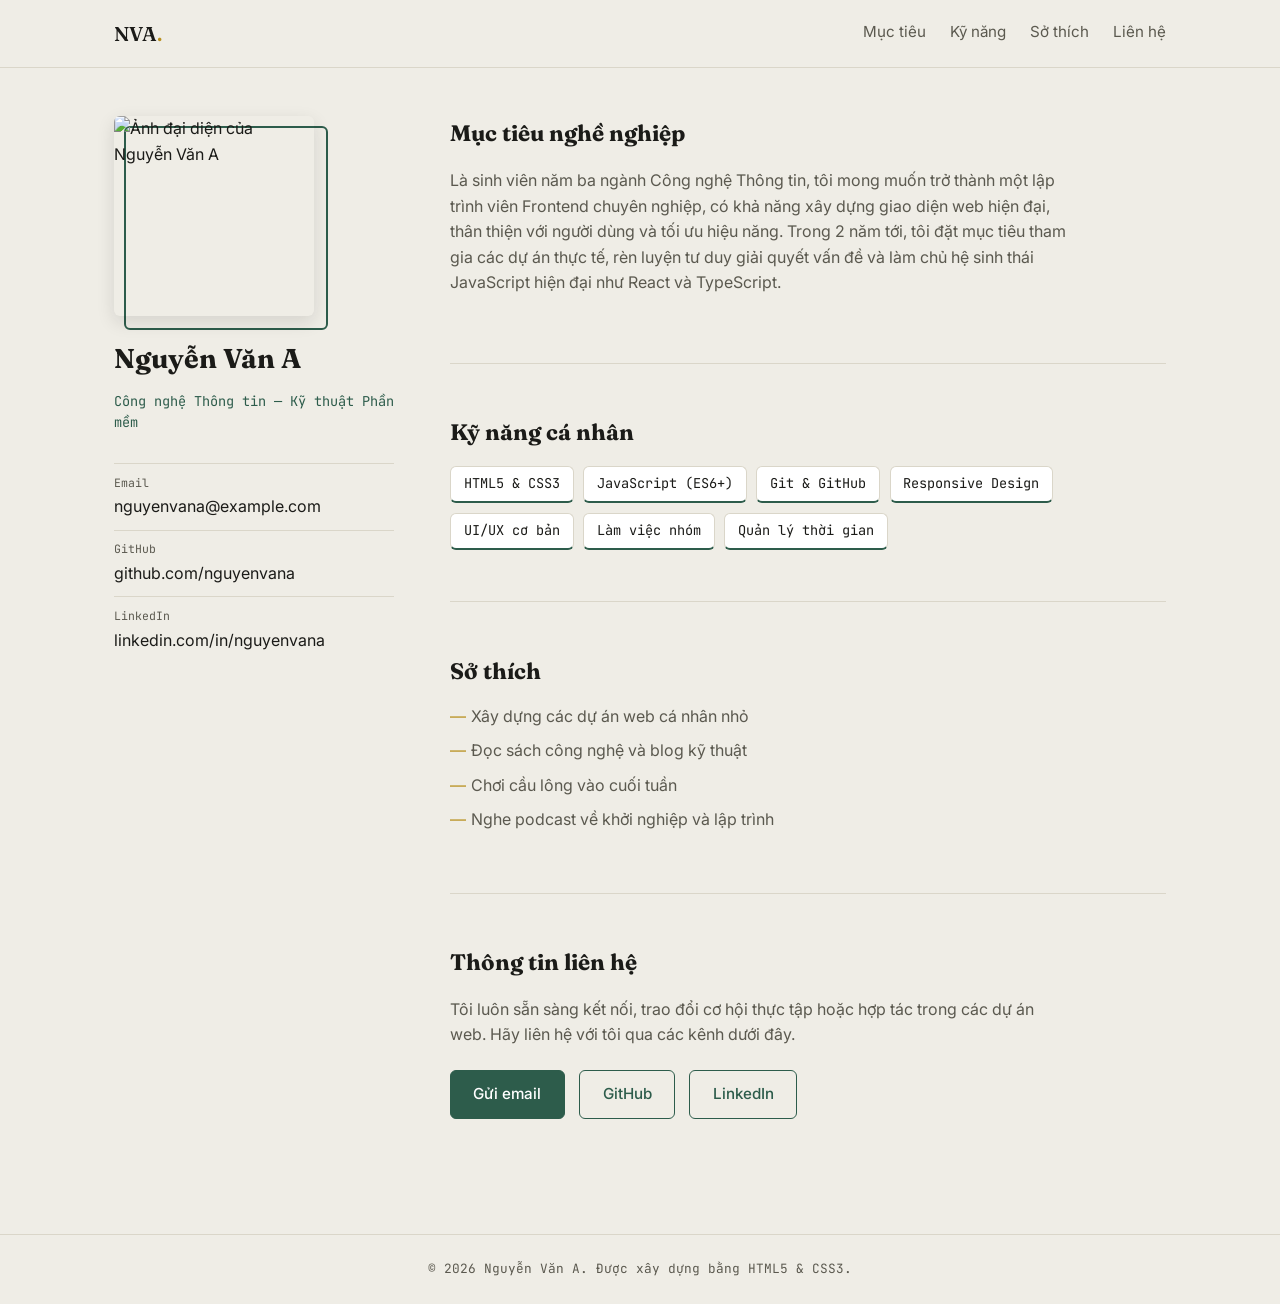
==== index.html @ 41d4a07d "Initial commit: Trang gioi thieu ban than" ====
<!DOCTYPE html>
<html lang="vi">
<head>
  <meta charset="UTF-8">
  <meta name="viewport" content="width=device-width, initial-scale=1.0">
  <title>Nguyễn Văn A — Hồ sơ cá nhân</title>
  <meta name="description" content="Trang giới thiệu bản thân của Nguyễn Văn A, sinh viên ngành Công nghệ Thông tin.">
  <link rel="preconnect" href="https://fonts.googleapis.com">
  <link href="https://fonts.googleapis.com/css2?family=Fraunces:opsz,wght@9..144,400;9..144,600&family=Inter:wght@400;500;600&family=JetBrains+Mono:wght@400;500&display=swap" rel="stylesheet">
  <link rel="stylesheet" href="style.css">
</head>
<body>

  <header class="site-header">
    <div class="header-inner">
      <span class="logo">NVA<span class="accent-dot">.</span></span>
      <nav class="main-nav">
        <a href="#gioi-thieu">Mục tiêu</a>
        <a href="#ky-nang">Kỹ năng</a>
        <a href="#so-thich">Sở thích</a>
        <a href="#lien-he">Liên hệ</a>
      </nav>
    </div>
  </header>

  <main class="layout">

    <aside class="sidebar">
      <div class="avatar-frame">
        <img
          class="avatar"
          src="https://placehold.co/320x320/2D5C4B/FFFFFF?text=Avatar"
          alt="Ảnh đại diện của Nguyễn Văn A">
      </div>

      <h1 class="full-name">Nguyễn Văn A</h1>
      <p class="major">Công nghệ Thông tin — Kỹ thuật Phần mềm</p>

      <ul class="contact-list">
        <li>
          <span class="contact-label">Email</span>
          <a href="mailto:nguyenvana@example.com">nguyenvana@example.com</a>
        </li>
        <li>
          <span class="contact-label">GitHub</span>
          <a href="https://github.com/nguyenvana" target="_blank" rel="noopener">github.com/nguyenvana</a>
        </li>
        <li>
          <span class="contact-label">LinkedIn</span>
          <a href="https://linkedin.com/in/nguyenvana" target="_blank" rel="noopener">linkedin.com/in/nguyenvana</a>
        </li>
      </ul>
    </aside>

    <div class="content">

      <section id="gioi-thieu" class="block">
        <h2>Mục tiêu nghề nghiệp</h2>
        <p>
          Là sinh viên năm ba ngành Công nghệ Thông tin, tôi mong muốn trở thành
          một lập trình viên Frontend chuyên nghiệp, có khả năng xây dựng giao
          diện web hiện đại, thân thiện với người dùng và tối ưu hiệu năng.
          Trong 2 năm tới, tôi đặt mục tiêu tham gia các dự án thực tế, rèn
          luyện tư duy giải quyết vấn đề và làm chủ hệ sinh thái JavaScript
          hiện đại như React và TypeScript.
        </p>
      </section>

      <section id="ky-nang" class="block">
        <h2>Kỹ năng cá nhân</h2>
        <ul class="tag-list">
          <li>HTML5 &amp; CSS3</li>
          <li>JavaScript (ES6+)</li>
          <li>Git &amp; GitHub</li>
          <li>Responsive Design</li>
          <li>UI/UX cơ bản</li>
          <li>Làm việc nhóm</li>
          <li>Quản lý thời gian</li>
        </ul>
      </section>

      <section id="so-thich" class="block">
        <h2>Sở thích</h2>
        <ul class="plain-list">
          <li>Xây dựng các dự án web cá nhân nhỏ</li>
          <li>Đọc sách công nghệ và blog kỹ thuật</li>
          <li>Chơi cầu lông vào cuối tuần</li>
          <li>Nghe podcast về khởi nghiệp và lập trình</li>
        </ul>
      </section>

      <section id="lien-he" class="block">
        <h2>Thông tin liên hệ</h2>
        <p>
          Tôi luôn sẵn sàng kết nối, trao đổi cơ hội thực tập hoặc hợp tác
          trong các dự án web. Hãy liên hệ với tôi qua các kênh dưới đây.
        </p>
        <div class="contact-buttons">
          <a class="btn btn-primary" href="mailto:nguyenvana@example.com">Gửi email</a>
          <a class="btn btn-outline" href="https://github.com/nguyenvana" target="_blank" rel="noopener">GitHub</a>
          <a class="btn btn-outline" href="https://linkedin.com/in/nguyenvana" target="_blank" rel="noopener">LinkedIn</a>
        </div>
      </section>

    </div>
  </main>

  <footer class="site-footer">
    <p>&copy; 2026 Nguyễn Văn A. Được xây dựng bằng HTML5 &amp; CSS3.</p>
  </footer>

</body>
</html>
---- style.css ----
/* =========================================================
   TOKENS
   ========================================================= */
:root {
  --bg: #EFEDE6;
  --surface: #FFFFFF;
  --ink: #1B1B18;
  --ink-soft: #5B594F;
  --line: #DAD6C9;

  --accent: #2D5C4B;      /* xanh rêu đậm */
  --accent-dark: #1E4436;
  --accent-gold: #B8901F; /* điểm nhấn phụ */

  --serif: 'Fraunces', Georgia, serif;
  --sans: 'Inter', -apple-system, BlinkMacSystemFont, sans-serif;
  --mono: 'JetBrains Mono', 'Courier New', monospace;

  --radius: 6px;
  --transition: 180ms ease;
}

* { box-sizing: border-box; }

html { scroll-behavior: smooth; }

body {
  margin: 0;
  background: var(--bg);
  color: var(--ink);
  font-family: var(--sans);
  font-size: 16px;
  line-height: 1.6;
  -webkit-font-smoothing: antialiased;
}

a {
  color: var(--accent);
  text-decoration: none;
}

h1, h2 {
  font-family: var(--serif);
  color: var(--ink);
  margin: 0 0 0.6em 0;
}

ul { margin: 0; padding: 0; list-style: none; }

/* Trạng thái focus rõ ràng cho bàn phím */
a:focus-visible,
.btn:focus-visible {
  outline: 2px solid var(--accent);
  outline-offset: 3px;
}

/* =========================================================
   HEADER
   ========================================================= */
.site-header {
  position: sticky;
  top: 0;
  z-index: 10;
  background: var(--bg);
  border-bottom: 1px solid var(--line);
}

.header-inner {
  max-width: 1100px;
  margin: 0 auto;
  padding: 1.1rem 1.5rem;
  display: flex;
  align-items: center;
  justify-content: space-between;
  flex-wrap: wrap;
  gap: 0.75rem;
}

.logo {
  font-family: var(--serif);
  font-weight: 600;
  font-size: 1.25rem;
}

.accent-dot { color: var(--accent-gold); }

.main-nav {
  display: flex;
  gap: 1.5rem;
  flex-wrap: wrap;
}

.main-nav a {
  color: var(--ink-soft);
  font-size: 0.95rem;
  padding-bottom: 2px;
  border-bottom: 1px solid transparent;
  transition: color var(--transition), border-color var(--transition);
}

.main-nav a:hover {
  color: var(--accent);
  border-color: var(--accent);
}

/* =========================================================
   LAYOUT
   ========================================================= */
.layout {
  max-width: 1100px;
  margin: 0 auto;
  padding: 3rem 1.5rem 4rem;
  display: grid;
  grid-template-columns: 280px 1fr;
  gap: 3.5rem;
  align-items: start;
}

/* --- Sidebar --- */
.sidebar {
  position: sticky;
  top: 5.5rem;
}

.avatar-frame {
  position: relative;
  width: 200px;
  margin-bottom: 1.6rem;
}

.avatar-frame::before {
  content: "";
  position: absolute;
  top: 10px;
  left: 10px;
  width: 100%;
  height: 100%;
  border: 2px solid var(--accent);
  border-radius: var(--radius);
  z-index: 0;
}

.avatar {
  position: relative;
  z-index: 1;
  display: block;
  width: 200px;
  height: 200px;
  object-fit: cover;
  border-radius: var(--radius);
  box-shadow: 0 6px 18px rgba(27, 27, 24, 0.12);
}

.full-name {
  font-size: 1.7rem;
  line-height: 1.2;
}

.major {
  font-family: var(--mono);
  font-size: 0.85rem;
  color: var(--accent);
  margin: 0 0 1.8rem 0;
}

.contact-list li {
  padding: 0.6rem 0;
  border-top: 1px solid var(--line);
  display: flex;
  flex-direction: column;
  gap: 0.15rem;
}

.contact-label {
  font-family: var(--mono);
  font-size: 0.72rem;
  color: var(--ink-soft);
}

.contact-list a {
  color: var(--ink);
  word-break: break-word;
  transition: color var(--transition);
}

.contact-list a:hover { color: var(--accent); }

/* --- Content --- */
.content { min-width: 0; }

.block {
  margin-bottom: 3.2rem;
  padding-bottom: 3.2rem;
  border-bottom: 1px solid var(--line);
}

.block:last-child {
  border-bottom: none;
  padding-bottom: 0;
}

.block h2 {
  font-size: 1.4rem;
  margin-bottom: 0.9rem;
}

.block p {
  max-width: 62ch;
  color: var(--ink-soft);
}

/* Kỹ năng dạng thẻ */
.tag-list {
  display: flex;
  flex-wrap: wrap;
  gap: 0.6rem;
}

.tag-list li {
  font-family: var(--mono);
  font-size: 0.85rem;
  padding: 0.4rem 0.8rem;
  border: 1px solid var(--line);
  border-bottom: 2px solid var(--accent);
  border-radius: var(--radius);
  color: var(--ink);
  background: var(--surface);
  transition: background var(--transition), color var(--transition), transform var(--transition);
}

.tag-list li:hover {
  background: var(--accent);
  color: #fff;
  transform: translateY(-2px);
}

/* Sở thích dạng danh sách */
.plain-list li {
  position: relative;
  padding-left: 1.3rem;
  margin-bottom: 0.55rem;
  color: var(--ink-soft);
  max-width: 55ch;
}

.plain-list li::before {
  content: "—";
  position: absolute;
  left: 0;
  color: var(--accent-gold);
}

/* Nút liên hệ */
.contact-buttons {
  display: flex;
  flex-wrap: wrap;
  gap: 0.9rem;
  margin-top: 1.4rem;
}

.btn {
  display: inline-block;
  font-family: var(--sans);
  font-weight: 500;
  font-size: 0.95rem;
  padding: 0.7rem 1.4rem;
  border-radius: var(--radius);
  border: 1px solid var(--accent);
  transition: background var(--transition), color var(--transition),
              transform var(--transition), box-shadow var(--transition);
}

.btn-primary {
  background: var(--accent);
  color: #fff;
}

.btn-primary:hover {
  background: var(--accent-dark);
  transform: translateY(-2px);
  box-shadow: 0 6px 14px rgba(45, 92, 75, 0.25);
}

.btn-outline {
  background: transparent;
  color: var(--accent);
}

.btn-outline:hover {
  background: var(--accent);
  color: #fff;
  transform: translateY(-2px);
}

/* =========================================================
   FOOTER
   ========================================================= */
.site-footer {
  border-top: 1px solid var(--line);
  padding: 1.5rem;
  text-align: center;
}

.site-footer p {
  margin: 0;
  font-family: var(--mono);
  font-size: 0.8rem;
  color: var(--ink-soft);
}

/* =========================================================
   RESPONSIVE — MÀN HÌNH ĐIỆN THOẠI
   ========================================================= */
@media (max-width: 768px) {
  .layout {
    grid-template-columns: 1fr;
    gap: 2.5rem;
    padding: 2rem 1.25rem 3rem;
  }

  .sidebar {
    position: static;
    display: flex;
    flex-direction: column;
    align-items: flex-start;
  }

  .header-inner {
    flex-direction: column;
    align-items: flex-start;
  }

  .main-nav { gap: 1rem; }

  .avatar,
  .avatar-frame { width: 150px; height: 150px; }

  .full-name { font-size: 1.4rem; }

  .block { margin-bottom: 2.4rem; padding-bottom: 2.4rem; }
}

/* Tôn trọng người dùng tắt hiệu ứng chuyển động */
@media (prefers-reduced-motion: reduce) {
  html { scroll-behavior: auto; }
  * { transition: none !important; }
}
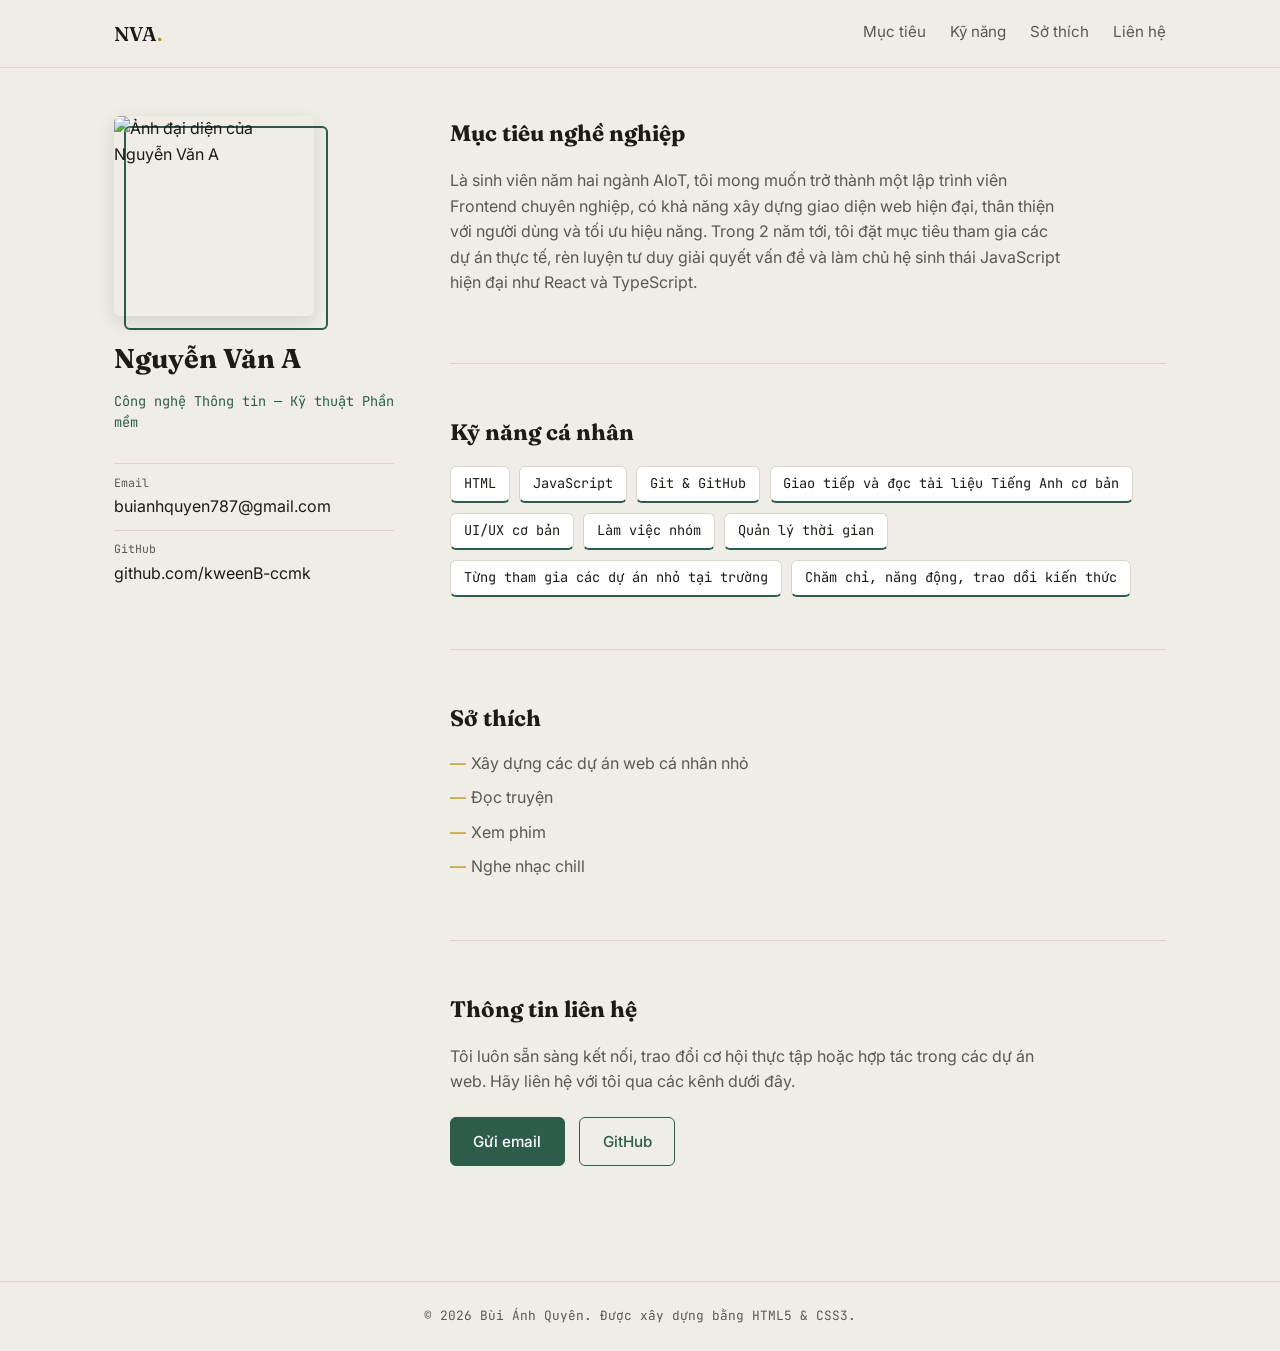
==== commit 964c65ef: "Update personal information in index.html" ====
--- a/index.html
+++ b/index.html
@@ -3,8 +3,8 @@
 <head>
   <meta charset="UTF-8">
   <meta name="viewport" content="width=device-width, initial-scale=1.0">
-  <title>Nguyễn Văn A — Hồ sơ cá nhân</title>
-  <meta name="description" content="Trang giới thiệu bản thân của Nguyễn Văn A, sinh viên ngành Công nghệ Thông tin.">
+  <title>Bùi Ánh Quyên — Hồ sơ cá nhân</title>
+  <meta name="description" content="Trang giới thiệu bản thân của Bùi Ánh Quyên, sinh viên ngành AIoT.">
   <link rel="preconnect" href="https://fonts.googleapis.com">
   <link href="https://fonts.googleapis.com/css2?family=Fraunces:opsz,wght@9..144,400;9..144,600&family=Inter:wght@400;500;600&family=JetBrains+Mono:wght@400;500&display=swap" rel="stylesheet">
   <link rel="stylesheet" href="style.css">
@@ -39,15 +39,11 @@
       <ul class="contact-list">
         <li>
           <span class="contact-label">Email</span>
-          <a href="mailto:nguyenvana@example.com">nguyenvana@example.com</a>
+          <a href="mailto:buianhquyen787@gmail.com">buianhquyen787@gmail.com</a>
         </li>
         <li>
           <span class="contact-label">GitHub</span>
-          <a href="https://github.com/nguyenvana" target="_blank" rel="noopener">github.com/nguyenvana</a>
-        </li>
-        <li>
-          <span class="contact-label">LinkedIn</span>
-          <a href="https://linkedin.com/in/nguyenvana" target="_blank" rel="noopener">linkedin.com/in/nguyenvana</a>
+          <a href="https://github.com/kweenB-ccmk" target="_blank" rel="noopener">github.com/kweenB-ccmk</a>
         </li>
       </ul>
     </aside>
@@ -57,7 +53,7 @@
       <section id="gioi-thieu" class="block">
         <h2>Mục tiêu nghề nghiệp</h2>
         <p>
-          Là sinh viên năm ba ngành Công nghệ Thông tin, tôi mong muốn trở thành
+          Là sinh viên năm hai ngành AIoT, tôi mong muốn trở thành
           một lập trình viên Frontend chuyên nghiệp, có khả năng xây dựng giao
           diện web hiện đại, thân thiện với người dùng và tối ưu hiệu năng.
           Trong 2 năm tới, tôi đặt mục tiêu tham gia các dự án thực tế, rèn
@@ -69,13 +65,15 @@
       <section id="ky-nang" class="block">
         <h2>Kỹ năng cá nhân</h2>
         <ul class="tag-list">
-          <li>HTML5 &amp; CSS3</li>
-          <li>JavaScript (ES6+)</li>
+          <li>HTML</li>
+          <li>JavaScript</li>
           <li>Git &amp; GitHub</li>
-          <li>Responsive Design</li>
+          <li>Giao tiếp và đọc tài liệu Tiếng Anh cơ bản</li>
           <li>UI/UX cơ bản</li>
           <li>Làm việc nhóm</li>
           <li>Quản lý thời gian</li>
+          <li>Từng tham gia các dự án nhỏ tại trường</li>
+          <li>Chăm chỉ, năng động, trao dồi kiến thức</li>
         </ul>
       </section>
 
@@ -83,9 +81,9 @@
         <h2>Sở thích</h2>
         <ul class="plain-list">
           <li>Xây dựng các dự án web cá nhân nhỏ</li>
-          <li>Đọc sách công nghệ và blog kỹ thuật</li>
-          <li>Chơi cầu lông vào cuối tuần</li>
-          <li>Nghe podcast về khởi nghiệp và lập trình</li>
+          <li>Đọc truyện</li>
+          <li>Xem phim</li>
+          <li>Nghe nhạc chill</li>
         </ul>
       </section>
 
@@ -96,9 +94,8 @@
           trong các dự án web. Hãy liên hệ với tôi qua các kênh dưới đây.
         </p>
         <div class="contact-buttons">
-          <a class="btn btn-primary" href="mailto:nguyenvana@example.com">Gửi email</a>
-          <a class="btn btn-outline" href="https://github.com/nguyenvana" target="_blank" rel="noopener">GitHub</a>
-          <a class="btn btn-outline" href="https://linkedin.com/in/nguyenvana" target="_blank" rel="noopener">LinkedIn</a>
+          <a class="btn btn-primary" href="mailto:buianhquyen787@gmail.com">Gửi email</a>
+          <a class="btn btn-outline" href="https://github.com/kweenB-ccmk" target="_blank" rel="noopener">GitHub</a>
         </div>
       </section>
 
@@ -106,8 +103,8 @@
   </main>
 
   <footer class="site-footer">
-    <p>&copy; 2026 Nguyễn Văn A. Được xây dựng bằng HTML5 &amp; CSS3.</p>
+    <p>&copy; 2026 Bùi Ánh Quyên. Được xây dựng bằng HTML5 &amp; CSS3.</p>
   </footer>
 
 </body>
-</html>+</html>
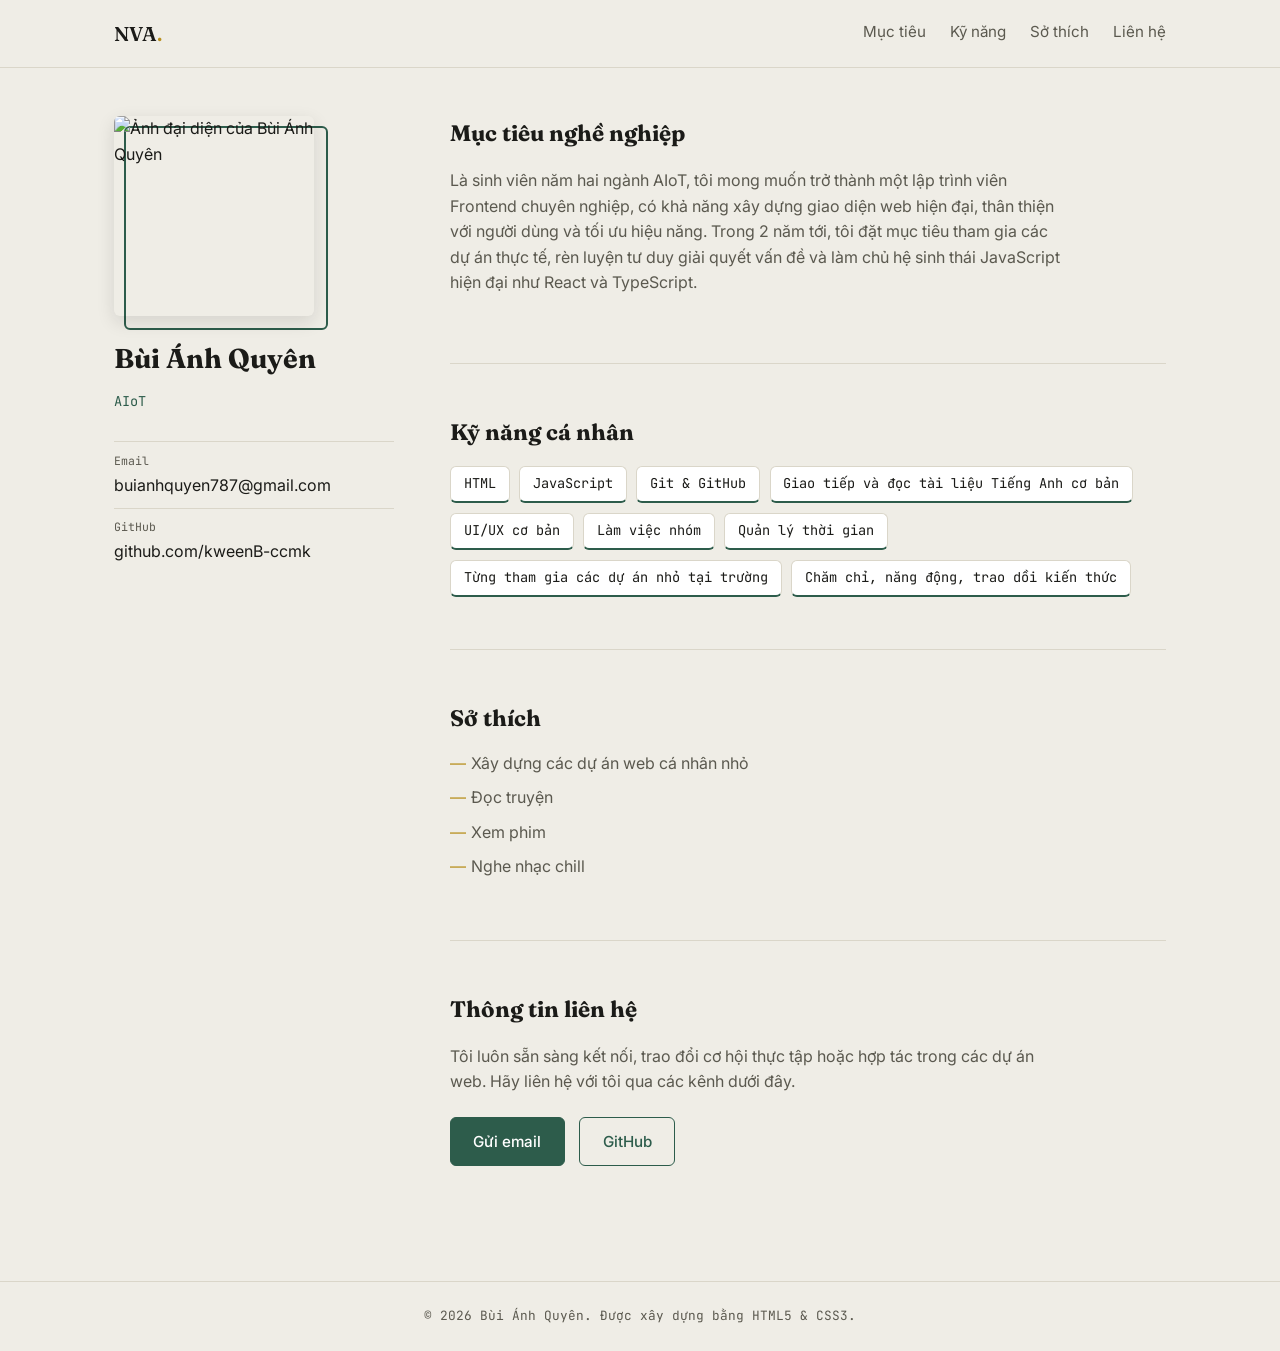
==== commit 00d10d75: "Update" ====
--- a/index.html
+++ b/index.html
@@ -30,11 +30,11 @@
         <img
           class="avatar"
           src="https://placehold.co/320x320/2D5C4B/FFFFFF?text=Avatar"
-          alt="Ảnh đại diện của Nguyễn Văn A">
+          alt="Ảnh đại diện của Bùi Ánh Quyên">
       </div>
 
-      <h1 class="full-name">Nguyễn Văn A</h1>
-      <p class="major">Công nghệ Thông tin — Kỹ thuật Phần mềm</p>
+      <h1 class="full-name">Bùi Ánh Quyên</h1>
+      <p class="major">AIoT</p>
 
       <ul class="contact-list">
         <li>
